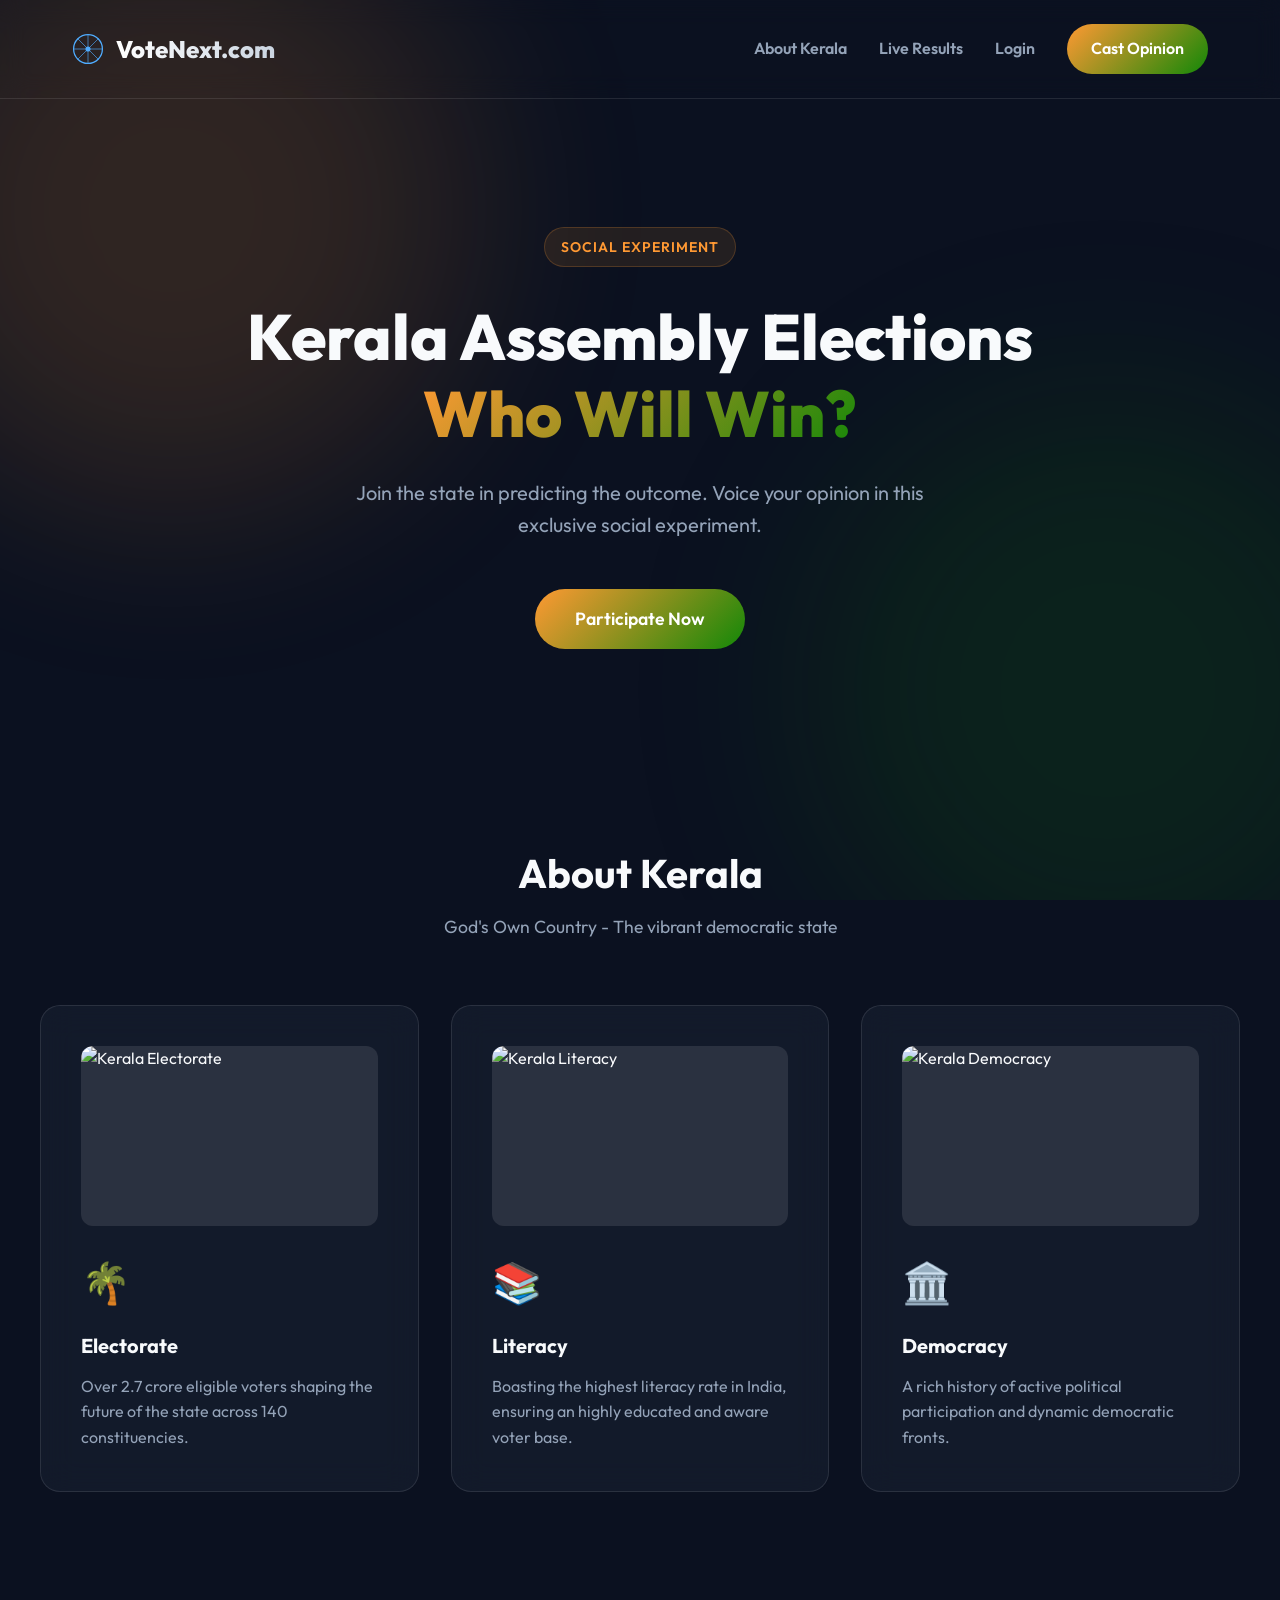
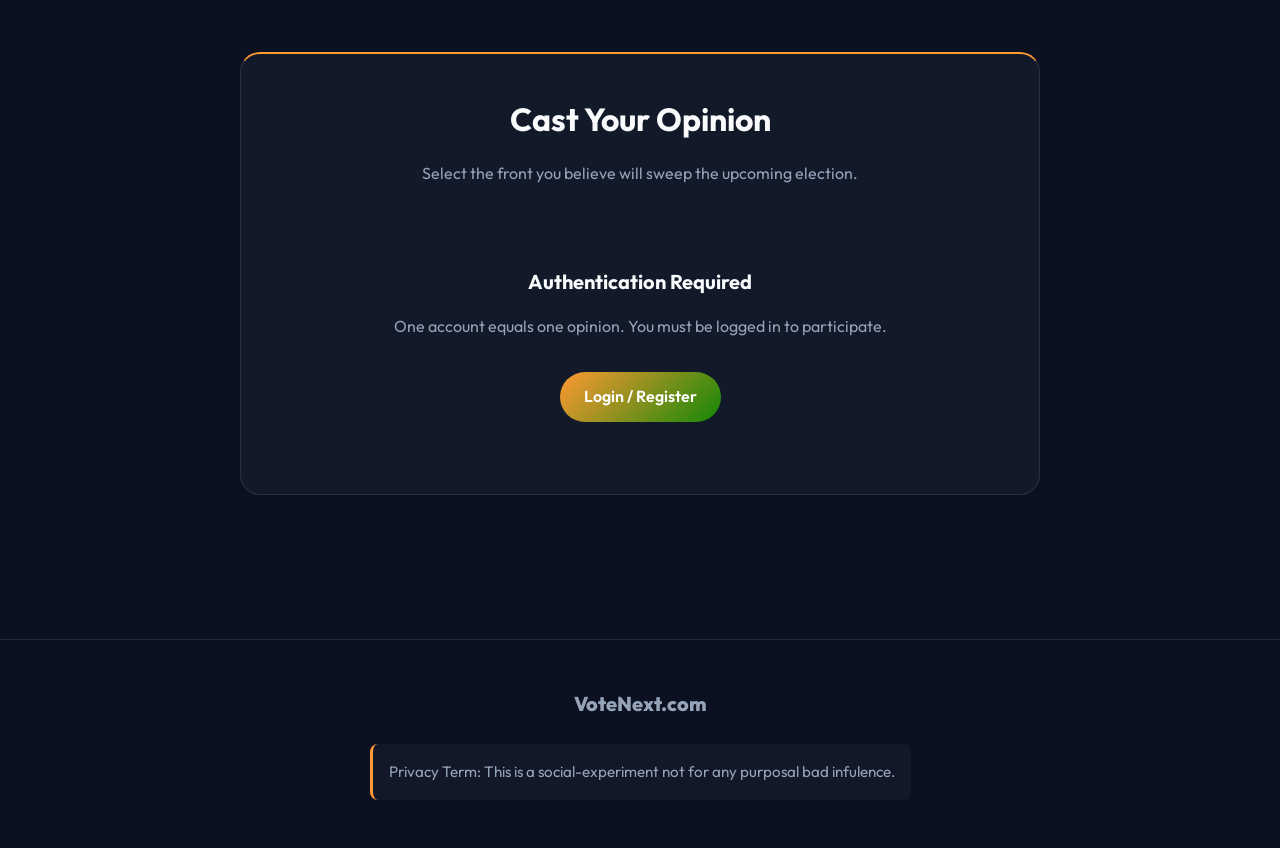
==== index.html @ 19475906 "Initial commit of VoteNext with PHP Backend" ====
<!DOCTYPE html>
<html lang="en">
<head>
    <meta charset="UTF-8">
    <meta name="viewport" content="width=device-width, initial-scale=1.0">
    <title>VoteNext.com | Kerala Election Social Experiment</title>
    <meta name="description" content="A social experiment for the upcoming Kerala elections. Who will win? Cast your opinion.">
    <link href="https://fonts.googleapis.com/css2?family=Outfit:wght@300;400;600;800&display=swap" rel="stylesheet">
    <link rel="stylesheet" href="styles.css">
</head>
<body>
    <div class="background-effects">
        <div class="glow saffron-glow"></div>
        <div class="glow green-glow"></div>
    </div>

    <nav class="navbar">
        <div class="container nav-content">
            <div class="logo">
                <svg width="32" height="32" viewBox="0 0 100 100" class="ashoka-chakra">
                    <!-- Circle -->
                    <circle cx="50" cy="50" r="45" stroke="currentColor" stroke-width="4" fill="none"/>
                    <circle cx="50" cy="50" r="8" fill="currentColor"/>
                    <!-- 24 spokes -->
                    <g fill="none" stroke="currentColor" stroke-width="2">
                        <line x1="50" y1="50" x2="50" y2="5"/>
                        <line x1="50" y1="50" x2="50" y2="95"/>
                        <line x1="50" y1="50" x2="5" y2="50"/>
                        <line x1="50" y1="50" x2="95" y2="50"/>
                        <line x1="50" y1="50" x2="18" y2="18"/>
                        <line x1="50" y1="50" x2="82" y2="82"/>
                        <line x1="50" y1="50" x2="18" y2="82"/>
                        <line x1="50" y1="50" x2="82" y2="18"/>
                    </g>
                </svg>
                <h1>VoteNext.com</h1>
            </div>
            <div class="nav-links">
                <a href="#about">About Kerala</a>
                <a href="percentage.html">Live Results</a>
                <a href="auth.html" id="nav-auth-link">Login</a>
                <a href="#vote" class="btn-primary">Cast Opinion</a>
            </div>
        </div>
    </nav>

    <header class="hero">
        <div class="container hero-content">
            <span class="badge">Social Experiment</span>
            <h2 class="hero-title">Kerala Assembly Elections<br><span class="highlight">Who Will Win?</span></h2>
            <p class="hero-subtitle">Join the state in predicting the outcome. Voice your opinion in this exclusive social experiment.</p>
            <a href="#vote" class="btn-primary btn-large">Participate Now</a>
        </div>
    </header>

    <section id="about" class="kerala-section container">
        <div class="section-header">
            <h3>About Kerala</h3>
            <p>God's Own Country - The vibrant democratic state</p>
        </div>
        
        <div class="kerala-grid">
            <div class="glass-card kerala-card">
                <!-- Add your image path to src="" -->
                <img src="assets/kerala-electorate.jpg" alt="Kerala Electorate" class="kerala-image" onerror="this.onerror=null; this.src='https://via.placeholder.com/400x200/1e293b/ffffff?text=Add+Kerala+Image+Here'">
                <div class="card-icon">🌴</div>
                <h4>Electorate</h4>
                <p>Over 2.7 crore eligible voters shaping the future of the state across 140 constituencies.</p>
            </div>
            <div class="glass-card kerala-card">
                <!-- Add your image path to src="" -->
                <img src="assets/kerala-literacy.jpg" alt="Kerala Literacy" class="kerala-image" onerror="this.onerror=null; this.src='https://via.placeholder.com/400x200/1e293b/ffffff?text=Add+Kerala+Image+Here'">
                <div class="card-icon">📚</div>
                <h4>Literacy</h4>
                <p>Boasting the highest literacy rate in India, ensuring an highly educated and aware voter base.</p>
            </div>
            <div class="glass-card kerala-card">
                <!-- Add your image path to src="" -->
                <img src="assets/kerala-democracy.jpg" alt="Kerala Democracy" class="kerala-image" onerror="this.onerror=null; this.src='https://via.placeholder.com/400x200/1e293b/ffffff?text=Add+Kerala+Image+Here'">
                <div class="card-icon">🏛️</div>
                <h4>Democracy</h4>
                <p>A rich history of active political participation and dynamic democratic fronts.</p>
            </div>
        </div>
    </section>

    <section id="vote" class="voting-section container">
        <div class="glass-card vote-card">
            <h3>Cast Your Opinion</h3>
            <p>Select the front you believe will sweep the upcoming election.</p>
            
            <form id="voteForm" class="vote-form">
                <label class="vote-option">
                    <input type="radio" name="party" value="LDF" required>
                    <!-- Add LDF symbol image path to src="" -->
                    <img src="assets/ldf-symbol.png" alt="LDF Symbol" class="party-logo" onerror="this.onerror=null; this.src='https://via.placeholder.com/100/1e293b/ffffff?text=LDF'">
                    <div class="option-content">
                        <span class="party-name">LDF</span>
                        <span class="party-desc">Left Democratic Front</span>
                    </div>
                </label>
                
                <label class="vote-option">
                    <input type="radio" name="party" value="UDF">
                    <!-- Add UDF symbol image path to src="" -->
                    <img src="assets/udf-symbol.png" alt="UDF Symbol" class="party-logo" onerror="this.onerror=null; this.src='https://via.placeholder.com/100/1e293b/ffffff?text=UDF'">
                    <div class="option-content">
                        <span class="party-name">UDF</span>
                        <span class="party-desc">United Democratic Front</span>
                    </div>
                </label>
                
                <label class="vote-option">
                    <input type="radio" name="party" value="NDA">
                    <!-- Add NDA symbol image path to src="" -->
                    <img src="assets/nda-symbol.png" alt="NDA Symbol" class="party-logo" onerror="this.onerror=null; this.src='https://via.placeholder.com/100/1e293b/ffffff?text=NDA'">
                    <div class="option-content">
                        <span class="party-name">NDA</span>
                        <span class="party-desc">National Democratic Alliance</span>
                    </div>
                </label>
                
                <label class="vote-option">
                    <input type="radio" name="party" value="Others">
                    <img src="assets/others-symbol.png" alt="Others Symbol" class="party-logo" onerror="this.onerror=null; this.src='https://via.placeholder.com/100/1e293b/ffffff?text=Others'">
                    <div class="option-content">
                        <span class="party-name">Others</span>
                        <span class="party-desc">Independent / Other Parties</span>
                    </div>
                </label>

                <button type="submit" class="btn-submit">Submit Opinion</button>
            </form>
        </div>
    </section>

    <footer>
        <div class="container footer-content">
            <div class="footer-logo">VoteNext.com</div>
            <div class="privacy-term">
                <p>Privacy Term: This is a social-experiment not for any purposal bad infulence.</p>
            </div>
        </div>
    </footer>

    <div id="toast" class="toast hidden">
        <div class="toast-content">
            <h4>Thank You!</h4>
            <p>Your opinion has been successfully recorded for this social experiment.</p>
        </div>
    </div>

    <script src="script.js"></script>
</body>
</html>
---- styles.css ----
:root {
    --bg-color: #0b1120;
    --text-primary: #f8fafc;
    --text-secondary: #94a3b8;
    --saffron: #FF9933;
    --green: #138808;
    --card-bg: rgba(30, 41, 59, 0.4);
    --card-border: rgba(255, 255, 255, 0.1);
    --primary-gradient: linear-gradient(135deg, #FF9933 0%, #138808 100%);
}

* {
    margin: 0;
    padding: 0;
    box-sizing: border-box;
}

body {
    font-family: 'Outfit', sans-serif;
    background-color: var(--bg-color);
    color: var(--text-primary);
    overflow-x: hidden;
    line-height: 1.6;
}

/* Background effects */
.background-effects {
    position: fixed;
    top: 0;
    left: 0;
    width: 100%;
    height: 100%;
    z-index: -1;
    overflow: hidden;
    pointer-events: none;
}

.glow {
    position: absolute;
    width: 600px;
    height: 600px;
    border-radius: 50%;
    filter: blur(100px);
    opacity: 0.15;
    animation: float 20s infinite ease-in-out alternate;
}

.saffron-glow {
    top: -10%;
    left: -10%;
    background: var(--saffron);
}

.green-glow {
    bottom: -10%;
    right: -10%;
    background: var(--green);
    animation-delay: -10s;
}

@keyframes float {
    0% { transform: translate(0, 0); }
    100% { transform: translate(100px, 100px); }
}

.container {
    max-width: 1200px;
    margin: 0 auto;
    padding: 0 2rem;
}

/* Navbar */
.navbar {
    padding: 1.5rem 0;
    border-bottom: 1px solid var(--card-border);
    backdrop-filter: blur(12px);
    position: sticky;
    top: 0;
    z-index: 100;
}

.nav-content {
    display: flex;
    justify-content: space-between;
    align-items: center;
}

.logo {
    display: flex;
    align-items: center;
    gap: 0.75rem;
}

.logo h1 {
    font-size: 1.5rem;
    font-weight: 800;
    background: linear-gradient(90deg, #fff, #cbd5e1);
    -webkit-background-clip: text;
    background-clip: text;
    -webkit-text-fill-color: transparent;
    color: transparent;
}

.ashoka-chakra {
    animation: spin 20s linear infinite;
    color: #4facfe; /* Blue color for the chakra */
}

@keyframes spin {
    100% { transform: rotate(360deg); }
}

.nav-links {
    display: flex;
    align-items: center;
    gap: 2rem;
}

.nav-links a {
    color: var(--text-secondary);
    text-decoration: none;
    font-weight: 600;
    transition: color 0.3s;
}

.nav-links a:hover {
    color: var(--text-primary);
}

.btn-primary {
    background: var(--primary-gradient);
    color: white !important;
    padding: 0.75rem 1.5rem;
    border-radius: 999px;
    font-weight: 600;
    border: none;
    cursor: pointer;
    text-decoration: none;
    transition: transform 0.3s, box-shadow 0.3s;
}

.btn-primary:hover {
    transform: translateY(-2px);
    box-shadow: 0 10px 20px rgba(19, 136, 8, 0.2);
}

.btn-large {
    padding: 1rem 2.5rem;
    font-size: 1.1rem;
    display: inline-block;
}

/* Hero Section */
.hero {
    padding: 8rem 0 6rem;
    text-align: center;
}

.badge {
    display: inline-block;
    padding: 0.5rem 1rem;
    background: rgba(255, 153, 51, 0.1);
    color: var(--saffron);
    border: 1px solid rgba(255, 153, 51, 0.2);
    border-radius: 999px;
    font-size: 0.875rem;
    font-weight: 600;
    margin-bottom: 2rem;
    text-transform: uppercase;
    letter-spacing: 1px;
}

.hero-title {
    font-size: 4rem;
    font-weight: 800;
    line-height: 1.2;
    margin-bottom: 1.5rem;
}

.highlight {
    background: var(--primary-gradient);
    -webkit-background-clip: text;
    -webkit-text-fill-color: transparent;
}

.hero-subtitle {
    font-size: 1.25rem;
    color: var(--text-secondary);
    max-width: 600px;
    margin: 0 auto 3rem;
}

/* Glass Card */
.glass-card {
    background: var(--card-bg);
    backdrop-filter: blur(16px);
    border: 1px solid var(--card-border);
    border-radius: 20px;
    padding: 2.5rem;
    transition: transform 0.3s;
}

/* Kerala Section */
.kerala-section {
    padding: 6rem 0;
}

.section-header {
    text-align: center;
    margin-bottom: 4rem;
}

.section-header h3 {
    font-size: 2.5rem;
    margin-bottom: 0.5rem;
}

.section-header p {
    color: var(--text-secondary);
    font-size: 1.1rem;
}

.kerala-grid {
    display: grid;
    grid-template-columns: repeat(auto-fit, minmax(300px, 1fr));
    gap: 2rem;
}

.kerala-card:hover {
    transform: translateY(-5px);
    border-color: rgba(255, 255, 255, 0.2);
}

.card-icon {
    font-size: 2.5rem;
    margin-bottom: 1rem;
}

.kerala-card h4 {
    font-size: 1.25rem;
    margin-bottom: 0.75rem;
}

.kerala-card p {
    color: var(--text-secondary);
}

/* Voting Section */
.voting-section {
    padding: 4rem 0 8rem;
}

.vote-card {
    max-width: 800px;
    margin: 0 auto;
    text-align: center;
    border-top: 2px solid var(--saffron);
}

.vote-card h3 {
    font-size: 2rem;
    margin-bottom: 1rem;
}

.vote-card > p {
    color: var(--text-secondary);
    margin-bottom: 3rem;
}

.vote-form {
    display: flex;
    flex-direction: column;
    gap: 1rem;
    text-align: left;
}

.vote-option {
    display: flex;
    align-items: center;
    padding: 1.5rem;
    background: rgba(255, 255, 255, 0.03);
    border: 1px solid var(--card-border);
    border-radius: 12px;
    cursor: pointer;
    transition: all 0.3s;
}

.vote-option:hover {
    background: rgba(255, 255, 255, 0.08);
}

.vote-option input[type="radio"] {
    appearance: none;
    width: 24px;
    height: 24px;
    border: 2px solid var(--text-secondary);
    border-radius: 50%;
    margin-right: 1.5rem;
    position: relative;
    cursor: pointer;
    flex-shrink: 0;
}

.vote-option input[type="radio"]:checked {
    border-color: var(--green);
}

.vote-option input[type="radio"]:checked::after {
    content: '';
    position: absolute;
    top: 50%;
    left: 50%;
    transform: translate(-50%, -50%);
    width: 12px;
    height: 12px;
    background: var(--green);
    border-radius: 50%;
}

.vote-option.selected {
    border-color: var(--green);
    background: rgba(19, 136, 8, 0.05);
}

.option-content {
    display: flex;
    flex-direction: column;
}

.party-name {
    font-size: 1.25rem;
    font-weight: 700;
}

.party-desc {
    color: var(--text-secondary);
    font-size: 0.9rem;
}

.btn-submit {
    margin-top: 2rem;
    background: var(--text-primary);
    color: var(--bg-color);
    border: none;
    padding: 1.25rem;
    border-radius: 12px;
    font-size: 1.1rem;
    font-weight: 700;
    cursor: pointer;
    transition: background 0.3s, transform 0.3s;
}

.btn-submit:hover {
    background: #e2e8f0;
    transform: translateY(-2px);
}

/* Footer */
footer {
    border-top: 1px solid var(--card-border);
    padding: 3rem 0;
    margin-top: 1rem;
}

.footer-content {
    display: flex;
    flex-direction: column;
    align-items: center;
    gap: 1.5rem;
    text-align: center;
}

.footer-logo {
    font-size: 1.25rem;
    font-weight: 800;
    color: var(--text-secondary);
}

.privacy-term {
    max-width: 600px;
    color: var(--text-secondary);
    font-size: 0.95rem;
    padding: 1rem;
    background: rgba(255, 255, 255, 0.03);
    border-radius: 8px;
    border-left: 3px solid var(--saffron);
}

/* Toast */
.toast {
    position: fixed;
    bottom: 2rem;
    right: 2rem;
    background: rgba(19, 136, 8, 0.9);
    backdrop-filter: blur(10px);
    color: white;
    padding: 1.5rem;
    border-radius: 12px;
    box-shadow: 0 10px 30px rgba(0,0,0,0.3);
    transform: translateY(100px);
    opacity: 0;
    transition: all 0.5s cubic-bezier(0.68, -0.55, 0.265, 1.55);
    z-index: 1000;
}

.toast.show {
    transform: translateY(0);
    opacity: 1;
}

.hidden {
    display: none;
}

.toast-content h4 {
    font-size: 1.1rem;
    margin-bottom: 0.25rem;
}

.toast-content p {
    font-size: 0.9rem;
    opacity: 0.9;
}

@media (max-width: 768px) {
    .hero-title {
        font-size: 2.5rem;
    }
    
    .nav-links {
        display: none;
    }

    .kerala-grid {
        grid-template-columns: 1fr;
    }
}

/* Results Section */
.results-section {
    padding: 6rem 0;
    min-height: 80vh;
}

.results-card {
    max-width: 800px;
    margin: 0 auto;
    padding: 3rem;
    border-top: 2px solid var(--green);
}

.total-votes {
    display: flex;
    flex-direction: column;
    align-items: center;
    margin-bottom: 3rem;
    padding-bottom: 2rem;
    border-bottom: 1px solid var(--card-border);
}

.votes-count {
    font-size: 3rem;
    font-weight: 800;
    background: var(--primary-gradient);
    -webkit-background-clip: text;
    background-clip: text;
    -webkit-text-fill-color: transparent;
    color: transparent;
    line-height: 1.2;
}

.votes-label {
    color: var(--text-secondary);
    text-transform: uppercase;
    letter-spacing: 2px;
    font-size: 0.9rem;
    font-weight: 600;
}

.results-list {
    display: flex;
    flex-direction: column;
    gap: 2rem;
}

.result-item {
    display: flex;
    flex-direction: column;
    gap: 0.75rem;
}

.result-info {
    display: flex;
    justify-content: space-between;
    align-items: flex-end;
}

.result-info .party-name {
    font-size: 1.2rem;
    font-weight: 700;
}

.result-info .party-desc {
    font-size: 0.9rem;
    font-weight: 400;
    color: var(--text-secondary);
    margin-left: 0.5rem;
}

.result-info .party-percentage {
    font-size: 1.5rem;
    font-weight: 800;
}

.progress-bar-bg {
    width: 100%;
    height: 12px;
    background: rgba(255, 255, 255, 0.05);
    border-radius: 999px;
    overflow: hidden;
    position: relative;
}

.progress-bar-fill {
    height: 100%;
    border-radius: 999px;
    width: 0;
    animation: slideInBar 1.5s cubic-bezier(0.22, 1, 0.36, 1) forwards;
}

@keyframes slideInBar {
    from { transform: translateX(-100%); }
    to { transform: translateX(0); }
}

.udf-fill { background: #0047AB; box-shadow: 0 0 10px rgba(0, 71, 171, 0.5); }
.ldf-fill { background: #E32636; box-shadow: 0 0 10px rgba(227, 38, 54, 0.5); }
.nda-fill { background: #FF9933; box-shadow: 0 0 10px rgba(255, 153, 51, 0.5); }
.others-fill { background: #94A3B8; box-shadow: 0 0 10px rgba(148, 163, 184, 0.5); }

@media (max-width: 768px) {
    .results-card {
        padding: 2rem;
    }
    .result-info {
        flex-direction: column;
        align-items: flex-start;
        gap: 0.25rem;
    }
    .result-info .party-desc {
        margin-left: 0;
    }
}

/* Auth Section */
.auth-section {
    padding: 6rem 0;
    display: flex;
    justify-content: center;
    align-items: center;
    min-height: 70vh;
}

.auth-card {
    width: 100%;
    max-width: 450px;
    padding: 2.5rem;
}

.auth-tabs {
    display: flex;
    border-bottom: 1px solid var(--card-border);
    margin-bottom: 2rem;
}

.auth-tab {
    flex: 1;
    text-align: center;
    padding: 1rem;
    cursor: pointer;
    font-weight: 600;
    color: var(--text-secondary);
    transition: all 0.3s;
}

.auth-tab.active {
    color: var(--saffron);
    border-bottom: 2px solid var(--saffron);
}

.auth-form {
    display: flex;
    flex-direction: column;
    gap: 1.5rem;
}

.form-group {
    display: flex;
    flex-direction: column;
    gap: 0.5rem;
}

.form-group label {
    font-size: 0.95rem;
    font-weight: 600;
}

.form-control {
    width: 100%;
    padding: 1rem;
    background: rgba(255, 255, 255, 0.05);
    border: 1px solid var(--card-border);
    border-radius: 8px;
    color: var(--text-primary);
    font-family: inherit;
    font-size: 1rem;
    outline: none;
    transition: border-color 0.3s, background 0.3s;
}

.form-control:focus {
    border-color: var(--green);
    background: rgba(255, 255, 255, 0.1);
}

.auth-message {
    font-size: 0.95rem;
    text-align: center;
    margin-bottom: 1.5rem;
    font-weight: 600;
}

.auth-message.error { color: #ef4444; }
.auth-message.success { color: #22c55e; }

/* Image Placeholders */
.kerala-image {
    width: 100%;
    height: 180px;
    object-fit: cover;
    border-radius: 12px;
    margin-bottom: 1.5rem;
    background-color: rgba(255, 255, 255, 0.1);
    display: block;
}

.party-logo {
    width: 48px;
    height: 48px;
    border-radius: 50%;
    object-fit: cover;
    background-color: rgba(255, 255, 255, 0.1);
    margin-right: 1.5rem;
    border: 2px solid var(--card-border);
    flex-shrink: 0;
}
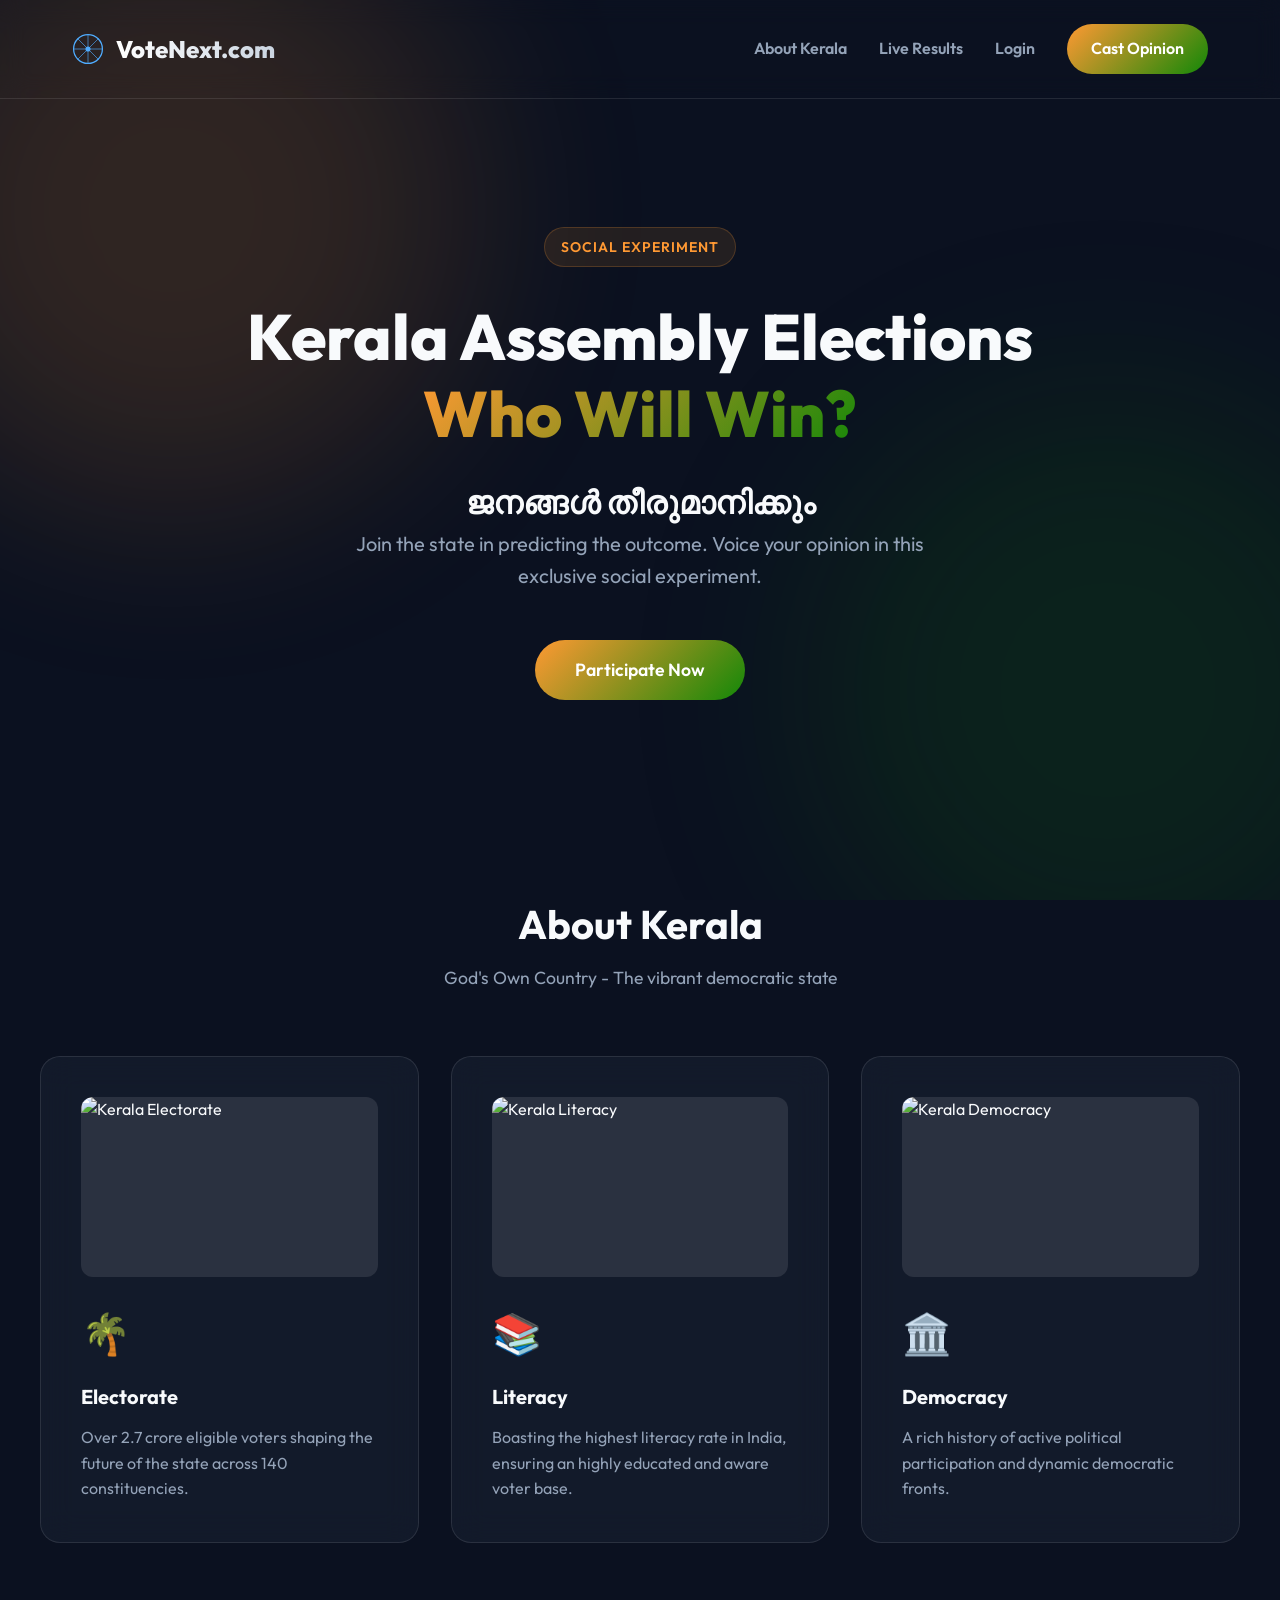
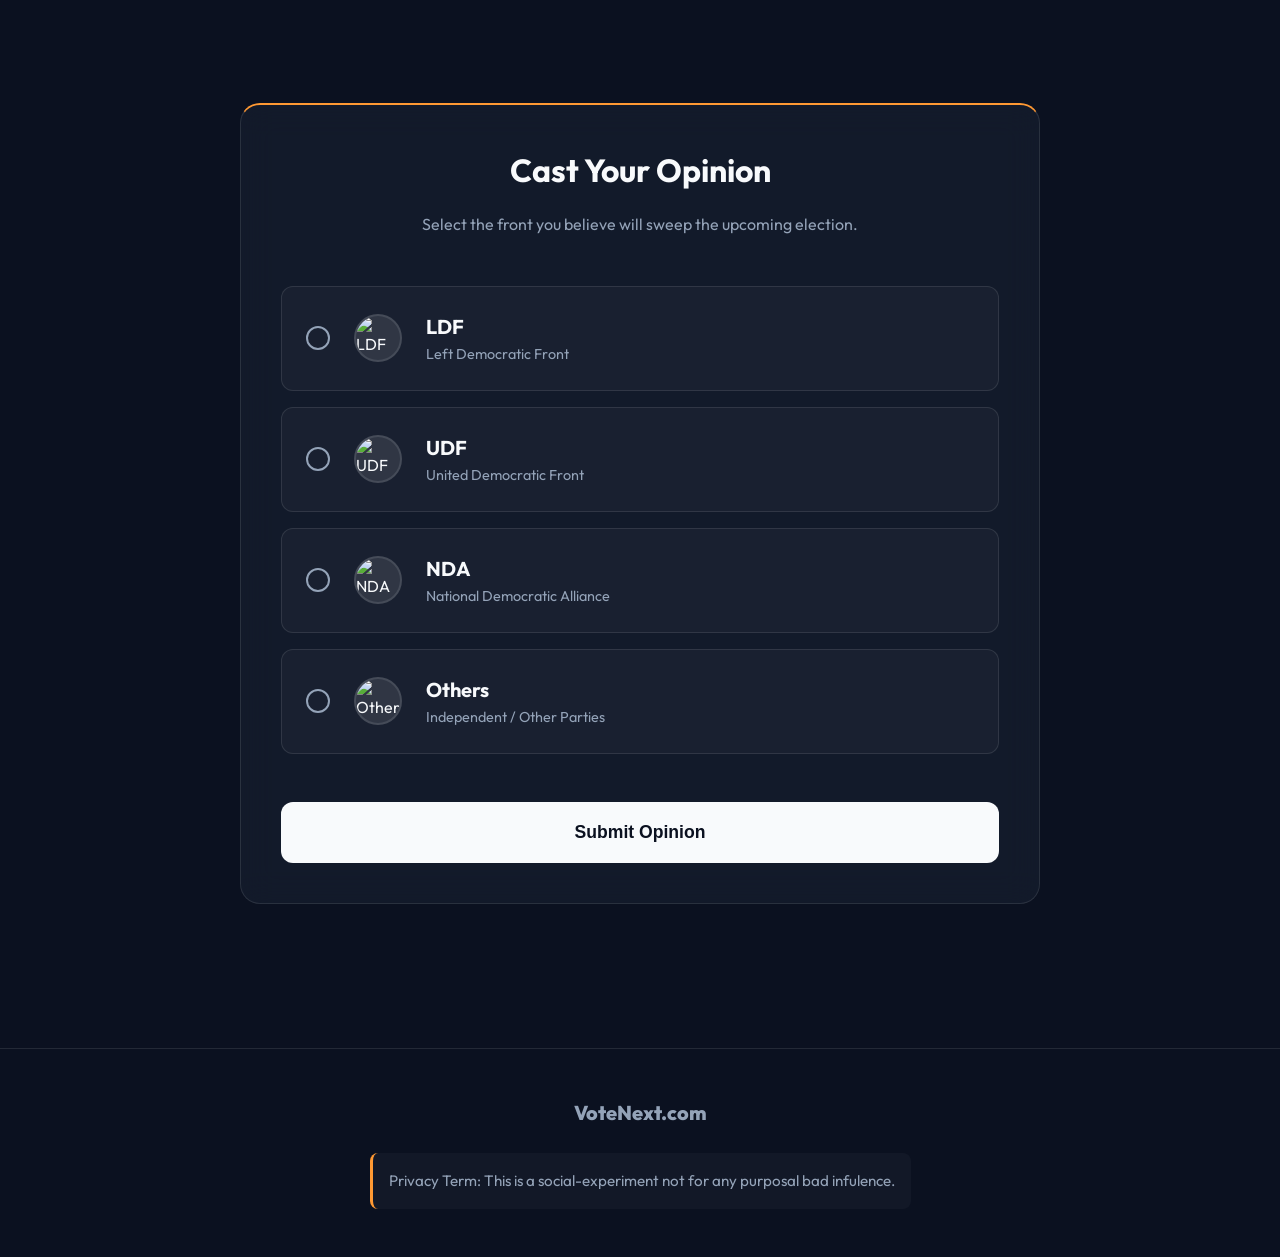
==== commit da7042f6: "Update project files" ====
--- a/index.html
+++ b/index.html
@@ -1,13 +1,16 @@
 <!DOCTYPE html>
 <html lang="en">
+
 <head>
     <meta charset="UTF-8">
     <meta name="viewport" content="width=device-width, initial-scale=1.0">
     <title>VoteNext.com | Kerala Election Social Experiment</title>
-    <meta name="description" content="A social experiment for the upcoming Kerala elections. Who will win? Cast your opinion.">
+    <meta name="description"
+        content="A social experiment for the upcoming Kerala elections. Who will win? Cast your opinion.">
     <link href="https://fonts.googleapis.com/css2?family=Outfit:wght@300;400;600;800&display=swap" rel="stylesheet">
     <link rel="stylesheet" href="styles.css">
 </head>
+
 <body>
     <div class="background-effects">
         <div class="glow saffron-glow"></div>
@@ -19,18 +22,18 @@
             <div class="logo">
                 <svg width="32" height="32" viewBox="0 0 100 100" class="ashoka-chakra">
                     <!-- Circle -->
-                    <circle cx="50" cy="50" r="45" stroke="currentColor" stroke-width="4" fill="none"/>
-                    <circle cx="50" cy="50" r="8" fill="currentColor"/>
+                    <circle cx="50" cy="50" r="45" stroke="currentColor" stroke-width="4" fill="none" />
+                    <circle cx="50" cy="50" r="8" fill="currentColor" />
                     <!-- 24 spokes -->
                     <g fill="none" stroke="currentColor" stroke-width="2">
-                        <line x1="50" y1="50" x2="50" y2="5"/>
-                        <line x1="50" y1="50" x2="50" y2="95"/>
-                        <line x1="50" y1="50" x2="5" y2="50"/>
-                        <line x1="50" y1="50" x2="95" y2="50"/>
-                        <line x1="50" y1="50" x2="18" y2="18"/>
-                        <line x1="50" y1="50" x2="82" y2="82"/>
-                        <line x1="50" y1="50" x2="18" y2="82"/>
-                        <line x1="50" y1="50" x2="82" y2="18"/>
+                        <line x1="50" y1="50" x2="50" y2="5" />
+                        <line x1="50" y1="50" x2="50" y2="95" />
+                        <line x1="50" y1="50" x2="5" y2="50" />
+                        <line x1="50" y1="50" x2="95" y2="50" />
+                        <line x1="50" y1="50" x2="18" y2="18" />
+                        <line x1="50" y1="50" x2="82" y2="82" />
+                        <line x1="50" y1="50" x2="18" y2="82" />
+                        <line x1="50" y1="50" x2="82" y2="18" />
                     </g>
                 </svg>
                 <h1>VoteNext.com</h1>
@@ -48,7 +51,9 @@
         <div class="container hero-content">
             <span class="badge">Social Experiment</span>
             <h2 class="hero-title">Kerala Assembly Elections<br><span class="highlight">Who Will Win?</span></h2>
-            <p class="hero-subtitle">Join the state in predicting the outcome. Voice your opinion in this exclusive social experiment.</p>
+            <h1>ജനങ്ങൾ തീരുമാനിക്കും</h1>
+            <p class="hero-subtitle">Join the state in predicting the outcome. Voice your opinion in this exclusive
+                social experiment.</p>
             <a href="#vote" class="btn-primary btn-large">Participate Now</a>
         </div>
     </header>
@@ -58,25 +63,28 @@
             <h3>About Kerala</h3>
             <p>God's Own Country - The vibrant democratic state</p>
         </div>
-        
+
         <div class="kerala-grid">
             <div class="glass-card kerala-card">
                 <!-- Add your image path to src="" -->
-                <img src="assets/kerala-electorate.jpg" alt="Kerala Electorate" class="kerala-image" onerror="this.onerror=null; this.src='https://via.placeholder.com/400x200/1e293b/ffffff?text=Add+Kerala+Image+Here'">
+                <img src="assets/kerala-electorate.jpg" alt="Kerala Electorate" class="kerala-image"
+                    onerror="this.onerror=null; this.src='https://via.placeholder.com/400x200/1e293b/ffffff?text=Add+Kerala+Image+Here'">
                 <div class="card-icon">🌴</div>
                 <h4>Electorate</h4>
                 <p>Over 2.7 crore eligible voters shaping the future of the state across 140 constituencies.</p>
             </div>
             <div class="glass-card kerala-card">
                 <!-- Add your image path to src="" -->
-                <img src="assets/kerala-literacy.jpg" alt="Kerala Literacy" class="kerala-image" onerror="this.onerror=null; this.src='https://via.placeholder.com/400x200/1e293b/ffffff?text=Add+Kerala+Image+Here'">
+                <img src="assets/kerala-literacy.jpg" alt="Kerala Literacy" class="kerala-image"
+                    onerror="this.onerror=null; this.src='https://via.placeholder.com/400x200/1e293b/ffffff?text=Add+Kerala+Image+Here'">
                 <div class="card-icon">📚</div>
                 <h4>Literacy</h4>
                 <p>Boasting the highest literacy rate in India, ensuring an highly educated and aware voter base.</p>
             </div>
             <div class="glass-card kerala-card">
                 <!-- Add your image path to src="" -->
-                <img src="assets/kerala-democracy.jpg" alt="Kerala Democracy" class="kerala-image" onerror="this.onerror=null; this.src='https://via.placeholder.com/400x200/1e293b/ffffff?text=Add+Kerala+Image+Here'">
+                <img src="assets/kerala-democracy.jpg" alt="Kerala Democracy" class="kerala-image"
+                    onerror="this.onerror=null; this.src='https://via.placeholder.com/400x200/1e293b/ffffff?text=Add+Kerala+Image+Here'">
                 <div class="card-icon">🏛️</div>
                 <h4>Democracy</h4>
                 <p>A rich history of active political participation and dynamic democratic fronts.</p>
@@ -88,41 +96,45 @@
         <div class="glass-card vote-card">
             <h3>Cast Your Opinion</h3>
             <p>Select the front you believe will sweep the upcoming election.</p>
-            
+
             <form id="voteForm" class="vote-form">
                 <label class="vote-option">
                     <input type="radio" name="party" value="LDF" required>
                     <!-- Add LDF symbol image path to src="" -->
-                    <img src="assets/ldf-symbol.png" alt="LDF Symbol" class="party-logo" onerror="this.onerror=null; this.src='https://via.placeholder.com/100/1e293b/ffffff?text=LDF'">
+                    <img src="assets/ldf-symbol.png" alt="LDF Symbol" class="party-logo"
+                        onerror="this.onerror=null; this.src='https://via.placeholder.com/100/1e293b/ffffff?text=LDF'">
                     <div class="option-content">
                         <span class="party-name">LDF</span>
                         <span class="party-desc">Left Democratic Front</span>
                     </div>
                 </label>
-                
+
                 <label class="vote-option">
                     <input type="radio" name="party" value="UDF">
                     <!-- Add UDF symbol image path to src="" -->
-                    <img src="assets/udf-symbol.png" alt="UDF Symbol" class="party-logo" onerror="this.onerror=null; this.src='https://via.placeholder.com/100/1e293b/ffffff?text=UDF'">
+                    <img src="assets/udf-symbol.png" alt="UDF Symbol" class="party-logo"
+                        onerror="this.onerror=null; this.src='https://via.placeholder.com/100/1e293b/ffffff?text=UDF'">
                     <div class="option-content">
                         <span class="party-name">UDF</span>
                         <span class="party-desc">United Democratic Front</span>
                     </div>
                 </label>
-                
+
                 <label class="vote-option">
                     <input type="radio" name="party" value="NDA">
                     <!-- Add NDA symbol image path to src="" -->
-                    <img src="assets/nda-symbol.png" alt="NDA Symbol" class="party-logo" onerror="this.onerror=null; this.src='https://via.placeholder.com/100/1e293b/ffffff?text=NDA'">
+                    <img src="assets/nda-symbol.png" alt="NDA Symbol" class="party-logo"
+                        onerror="this.onerror=null; this.src='https://via.placeholder.com/100/1e293b/ffffff?text=NDA'">
                     <div class="option-content">
                         <span class="party-name">NDA</span>
                         <span class="party-desc">National Democratic Alliance</span>
                     </div>
                 </label>
-                
+
                 <label class="vote-option">
                     <input type="radio" name="party" value="Others">
-                    <img src="assets/others-symbol.png" alt="Others Symbol" class="party-logo" onerror="this.onerror=null; this.src='https://via.placeholder.com/100/1e293b/ffffff?text=Others'">
+                    <img src="assets/others-symbol.png" alt="Others Symbol" class="party-logo"
+                        onerror="this.onerror=null; this.src='https://via.placeholder.com/100/1e293b/ffffff?text=Others'">
                     <div class="option-content">
                         <span class="party-name">Others</span>
                         <span class="party-desc">Independent / Other Parties</span>
@@ -150,6 +162,7 @@
         </div>
     </div>
 
-    <script src="script.js"></script>
+    <script type="module" src="script.js"></script>
 </body>
-</html>
+
+</html>
